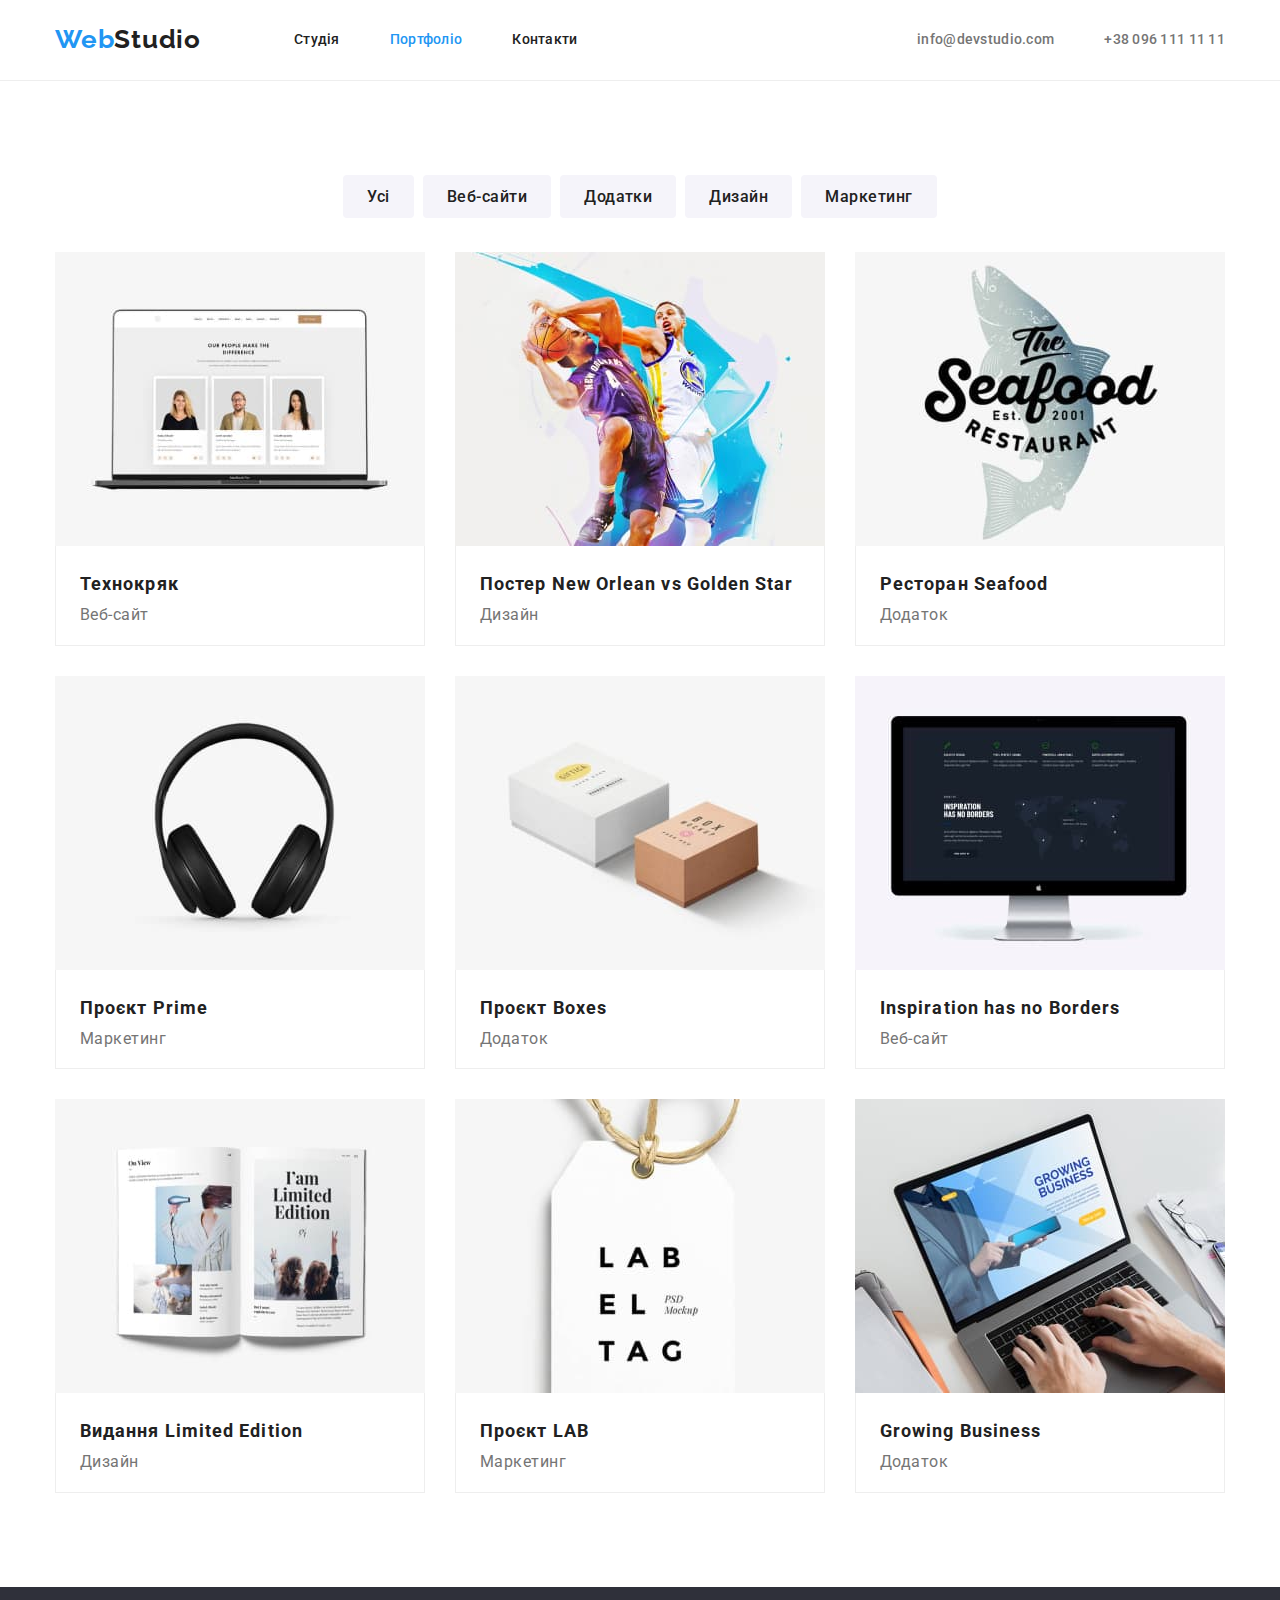
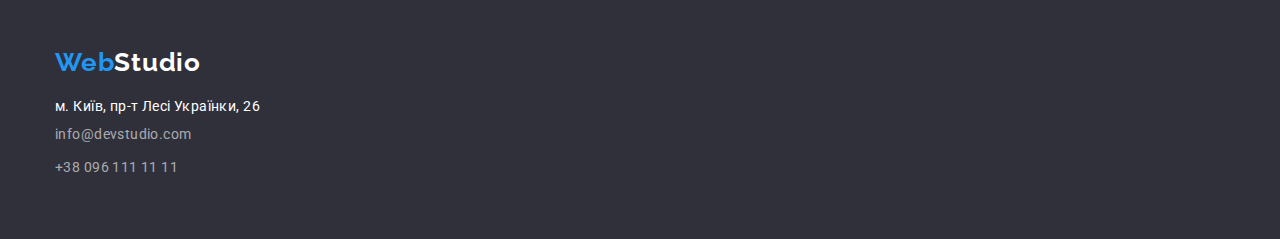
==== portfolio.html @ 4d0b6b2a "new" ====
<!DOCTYPE html>
<html lang="uk">
  <head>
    <meta charset="UTF-8" />
    <meta http-equiv="X-UA-Compatible" content="IE=edge" />
    <meta name="viewport" content="width=device-width, initial-scale=1.0" />
    <link rel="preconnect" href="https://fonts.googleapis.com" />
    <link rel="preconnect" href="https://fonts.gstatic.com" crossorigin />
    <link
      href="https://fonts.googleapis.com/css2?family=Raleway:wght@700&family=Roboto:wght@400;500;700;900&display=swap"
      rel="stylesheet"
    />
    <title>portfolio</title>
    <link
      rel="stylesheet"
      href="https://cdnjs.cloudflare.com/ajax/libs/modern-normalize/1.1.0/modern-normalize.min.css"
    />
    <link rel="stylesheet" href="./css/style.css" />
  </head>
  <body>
    <header class="header">
      <div class="container">
        <nav class="navigation">
          <a href="index.html" class="logo"
            >Web<span class="accent">Studio</span></a
          >
          <ul class="site-nav">
            <li><a href="./index.html" class="link">Студія</a></li>
            <li>
              <a href="./portfolio.html" class="link current">Портфоліо</a>
            </li>
            <li><a href="" class="link">Контакти</a></li>
          </ul>
        </nav>
        <ul class="auth-nav">
          <li>
            <a
              href="mailto:info@devstudio.com"
              target="_blank"
              rel="noopener nofollow noreferrer"
              class="link"
              >info@devstudio.com</a
            >
          </li>
          <li>
            <a href="tel:+380961111111" class="link">+38 096 111 11 11</a>
          </li>
        </ul>
      </div>
    </header>
    <main>
      <section class="section">
        <div class="container">
          <ul class="portfolio-button">
            <li><button type="button" class="button-link">Усі</button></li>
            <li>
              <button type="button" class="button-link">Веб-сайти</button>
            </li>
            <li><button type="button" class="button-link">Додатки</button></li>
            <li><button type="button" class="button-link">Дизайн</button></li>
            <li>
              <button type="button" class="button-link">Маркетинг</button>
            </li>
          </ul>
          <h1 hidden>portfolio</h1>

          <ul class="portfolio-list">
            <li>
              <img
                src="./images/portfolio-img/portfolio-1.jpg"
                alt="фото проекту1"
                width="370"
              />
              <div class="portfolio-text">
                <h2 class="portfolio-title">Технокряк</h2>
                <p class="portfolio-description">Веб-сайт</p>
              </div>
            </li>
            <li>
              <img
                src="./images/portfolio-img/portfolio-2.jpg"
                alt="фото проекту2"
                width="370"
              />
              <div class="portfolio-text">
                <h2 class="portfolio-title">
                  Постер New Orlean vs Golden Star
                </h2>
                <p class="portfolio-description">Дизайн</p>
              </div>
            </li>
            <li>
              <img
                src="./images/portfolio-img/portfolio-3.jpg"
                alt="фото проекту3"
                width="370"
              />
              <div class="portfolio-text">
                <h2 class="portfolio-title">Ресторан Seafood</h2>
                <p class="portfolio-description">Додаток</p>
              </div>
            </li>
            <li>
              <img
                src="./images/portfolio-img/portfolio-4.jpg"
                alt="фото проекту4"
                width="370"
              />
              <div class="portfolio-text">
                <h2 class="portfolio-title">Проєкт Prime</h2>
                <p class="portfolio-description">Маркетинг</p>
              </div>
            </li>
            <li>
              <img
                src="./images/portfolio-img/portfolio-5.jpg"
                alt="фото проекту5"
                width="370"
              />
              <div class="portfolio-text">
                <h2 class="portfolio-title">Проєкт Boxes</h2>
                <p class="portfolio-description">Додаток</p>
              </div>
            </li>
            <li>
              <img
                src="./images/portfolio-img/portfolio-6.jpg"
                alt="фото проекту6"
                width="370"
              />
              <div class="portfolio-text">
                <h2 class="portfolio-title">Inspiration has no Borders</h2>
                <p class="portfolio-description">Веб-сайт</p>
              </div>
            </li>
            <li>
              <img
                src="./images/portfolio-img/portfolio-7.jpg"
                alt="фото проекту7"
                width="370"
              />
              <div class="portfolio-text">
                <h2 class="portfolio-title">Видання Limited Edition</h2>
                <p class="portfolio-description">Дизайн</p>
              </div>
            </li>
            <li>
              <img
                src="./images/portfolio-img/portfolio-8.jpg"
                alt="фото проекту8"
                width="370"
              />
              <div class="portfolio-text">
                <h2 class="portfolio-title">Проєкт LAB</h2>
                <p class="portfolio-description">Маркетинг</p>
              </div>
            </li>
            <li>
              <img
                src="./images/portfolio-img/portfolio-9.jpg"
                alt="фото проекту9"
                width="370"
              />
              <div class="portfolio-text">
                <h2 class="portfolio-title">Growing Business</h2>
                <p class="portfolio-description">Додаток</p>
              </div>
            </li>
          </ul>
        </div>
      </section>
    </main>

    <!-- Contact section -->
    <footer class="footer">
      <div class="container">
        <a href="index.html" class="logo-bottom">
          Web<span class="accent-bottom">Studio</span></a
        >
        <address>
          <ul class="contacts">
            <li class="footer-indent">
              <a
                href="https://goo.gl/maps/xXwerkRyj4VmhhRbA"
                target="_blank"
                rel="noopener nofollow noreferrer"
                class="address"
                >м. Київ, пр-т Лесі Українки, 26</a
              >
            </li>
            <li class="footer-indent">
              <a
                href="mailto:info@devstudio.com"
                target="_blank"
                rel="noopener nofollow noreferrer"
                class="contact"
                >info@devstudio.com</a
              >
            </li>
            <li>
              <a href="tel:+380961111111" class="contact">+38 096 111 11 11</a>
            </li>
          </ul>
        </address>
      </div>
    </footer>
  </body>
</html>
---- css/style.css ----
/* основной текст #212121 */

/* второстипенный текст #757575 */
/* белый #FFFFFF */
/* голубой акцент #2196F3 */
/* background: #2F303A; */
/* цвет футера rgba(255, 255, 255, 0.6); */
/* background team color: #F5F4FA; */
/* border-color #EEEEEE; */


:root {
    --primary-text-color: #212121;
    --title-text-color:#757575;
    --accent-color:#2196F3;
    --primary-white-color:#FFFFFF;
    --footer-color:rgba(255, 255, 255, 0.6);
    --back-color:#2F303A;
    --back-second-color:#F5F4FA;
    --border-color:#EEEEEE;

 
}



h1, h2, h3, h4, h5, h6, ul, p {
    margin: 0;
}

ul {
    padding-left: 0;
}

body {
    font-family: 'Roboto', sans-serif;
    font-size: 14px;
    color: var(--primary-text-color);
    letter-spacing: 0.03em;
    background-color: var(--primary-white-color);
}

ul {
    list-style: none;
    margin: 0px;
    padding: 0px;
}

img {
    display: block;
    max-width: 100%;
}



/* logo */

.logo {
    color: var(--accent-color);
        font-family: "Raleway", sans-serif;
        font-weight: 700;
        font-size: 26px;
        line-height: 1.2;
        letter-spacing: 0.03em;
        text-decoration:none ;

        padding-top: 24px;
        padding-bottom: 25px;
        margin-right: 93px;
}

.logo:hover
.logo:focus {
    color: var(--accent-color);
}
 
 .accent {
        color: var(--primary-text-color);
        font-family: "Raleway", sans-serif;
        font-weight: 700;
        font-size: 26px;
        line-height: 1.2;
        letter-spacing: 0.03em;

 }
/* header */

.header {
    border-bottom: 1px solid var(--border-color);
}

.header .container {
    display: flex;
}

/* site nav */

.navigation {
    display: flex;
}

.site-nav {
    display: flex;
    gap: 50px;
    margin-left: auto;

}

.site-nav .link {
    color: var(--primary-text-color);

        font-weight: 500;
        font-size: 14px;
        line-height: 1.14;
        letter-spacing: 0.02em;
        text-decoration: none;
        gap: 50px;
        display: block;
        padding-top: 32px;
        padding-bottom: 32px;
}

.site-nav .link:hover,
.site-nav .link:focus {
    color: var(--accent-color);
}

.site-nav .link.current {
    color: var(--accent-color);

        font-weight: 500;
        font-size: 14px;
        line-height: 1.14;
}

.auth-nav {
    display: flex;
    gap: 50px;
    margin-left: auto;
    
}

.auth-nav .link {
    color: var(--title-text-color);

        font-weight: 500;
        font-size: 14px;
        line-height: 1.14;
        letter-spacing: 0.02em;
        text-decoration: none;
        display: block;
        padding-top: 32px;
        padding-bottom: 32px;
}

.auth-nav .link:hover,
.auth-nav .link:focus {
    color: var(--accent-color);
}

.auth-nav .link.current {
color: var(--accent-color);

}

.link {
    padding-top: 32px;
    padding-bottom: 32px;
}



/* main-section */

.main-section {
        /* background-color: var(--back-color); */
        /* background-image: url("../images/main/main-Img-1"); */
        background-image: url(../images/main/main-Img-1);
        padding-top: 200px;
        padding-bottom: 200px;
        text-align: center;
}


.main-title {
        color: var(--primary-white-color);

        font-weight: 900;
        font-size: 44px;
        line-height: 1.37;
        text-align: center;
        letter-spacing: 0.06em;
        text-transform: uppercase;

       
        width: 696px;
        margin-left: auto;
        margin-right: auto;
     
}
/* button */
.button {
        color: var(--primary-white-color);
        background-color:var(--accent-color);
        font-family: inherit;
        font-weight: 700;
        font-size: 16px;
        line-height: 1.2;  
        letter-spacing: 0.06em;
        text-decoration: none; 
        cursor: pointer; 
        
        width: 216px;
        height: 50px;
        margin-top: 30px;
        border: 0px;
        border-radius: 4px;
       
}

 .main-section .button:hover,
 .main-section .button:focus {
        color: var(--primary-white-color);
 }

/* meaning section */

.container {
    width: 1200px;
    margin-left: auto;
    margin-right: auto;
    padding: 0 15px;

}

.section {
    padding-top: 94px;
    padding-bottom: 94px;
}

.feature-list {
    display: flex;
    gap: 30px;
}

.feature-box {
    width: 270px;
}

.feature-list .title {
        color: var(--primary-text-color);
        font-weight: 700;
        font-size: 14px;
        line-height: 1.2;
        letter-spacing: 0.03em;
        margin-bottom: 10px;
        margin-top: 0px;

}

.feature-list .section-description {
        color: var(--title-text-color);
        font-size: 14px;
        line-height: 1.7;
        letter-spacing: 0.03em;
        margin-top: 0px;


}

/* Activity section */

.indent {
    padding-top: 0;
}

.section-title {
        color: var(--primary-text-color);
        font-weight: 700;
        font-size: 36px;
        line-height: 1.2;
        letter-spacing: 0.03em;
        text-align: center;

        margin-bottom: 50px;
        margin-top: 0px;
    
}

.activity-box {
        width: 370px;
}

.activity-list {
        display: flex;
        gap: 30px; 
}

/* Our team */

.section.color {
    background-color: var(--back-second-color);
}

.section-team {
        color: var(--primary-text-color);
        background-color: var(--back-second-color);
        font-weight: 700;
        font-size: 36px;
        line-height: 1.2;
        letter-spacing: 0.03em;
        text-align: center;
        margin-bottom: 50px;


}

.team-list {
        display: flex;
        gap: 30px;
        flex-wrap: wrap;
        align-items: center;
}

.team {
        background-color: var(--primary-white-color);
        width: 270px;
        display: block;
        max-width: 100%;
        height: auto;

        box-shadow: 0px 1px 3px rgba(0, 0, 0, 0.12), 0px 1px 1px rgba(0, 0, 0, 0.14), 0px 2px 1px rgba(0, 0, 0, 0.2);
        border-radius: 0px 0px 4px 4px;
    
}

.team-list .team-title {
        color: var(--primary-text-color);
        font-weight: 500;
        font-size: 16px;
        line-height: 1.2;
        letter-spacing: 0.03em;

        margin-bottom: 10px;
        text-align: center;
}

.team-list .team-description {
        color: var(--title-text-color);
        font-size: 16px;
        line-height: 1.2;
        letter-spacing: 0.03em;

        text-align: center;

}

.team-text {
    padding-top: 30px;
    padding-bottom: 30px;
}

 /* contact section */

 .footer {
        background-color: var(--back-color);
        padding-top: 60px;
        padding-bottom: 60px;
 }

 .footer-indent {
    margin-bottom: 9px;
 }

 .logo-bottom {
        color: var(--accent-color);
        font-family: "Raleway", sans-serif;
        font-weight: 700;
        font-size: 26px;
        line-height: 1.2;
        letter-spacing: 0.03em;
        text-decoration: none;

        margin-bottom: 20px;
        display: inline-block;
 }

 .accent-bottom {
        color: var(--primary-white-color);
        font-family: "Raleway", sans-serif;
        font-weight: 700;
        font-size: 26px;
        line-height: 1.2;
        letter-spacing: 0.03em;
        text-decoration: none;
        
 }

.contacts {
   margin-top: 0px;
   margin-bottom: 0px;
   
}

.contacts .address {
    color: var(--primary-white-color);
    font-style: normal;
    font-size: 14px;
    line-height: 1.7px;
    letter-spacing: 0.03em;
    text-decoration: none;
    margin-bottom: 9px;

}

.contacts .address:hover,
.contacts .address:focus {
    color: var(--accent-color);
}

.contacts .contact {
    color: var(--footer-color);
    font-style: normal;
    font-size: 14px;
    line-height: 1.7;
    letter-spacing: 0.03em;
    text-decoration: none;
}

.contacts .contact:hover,
.contacts .contact:focus {
    color: var(--accent-color);
}

/* Portfolio */

.portfolio-button {
    display: flex;
    justify-content: center;
    gap: 9px;
    margin-bottom: 34px;
    
}

.portfolio-button .button-link  {
    font-family: 'Roboto', sans-serif;
    color: var(--primary-text-color);
    font-weight: 500;
    font-size: 16px;
    line-height: 1.7;
    letter-spacing: 0.03em;
    display: auto;
    background-color: var(--back-second-color);
    border-radius: 4px;
    border-color: transparent;
    padding: 6px 22px;
}

.portfolio-button .button-link:hover,
.portfolio-button .button-link:focus {
    color: var(--primary-white-color);
    background-color: var(--accent-color);
} 

.portfolio-list {
    display: flex;
    flex-wrap: wrap;
    gap: 30px;
}

.portfolio-text {
    padding: 20px 24px;
    border-left: 1px solid var(--border-color);
    border-right: 1px solid var(--border-color);
    border-bottom: 1px solid var(--border-color);
}

.portfolio-list .portfolio-title {
    color: var(--primary-text-color) ;
    font-weight: 700;
    font-size: 18px;
    line-height: 2.0;
    letter-spacing: 0.06em;

    margin-bottom: 4px;
}

.portfolio-list .portfolio-description {
    color: var(--title-text-color);
    font-size: 16px;
    letter-spacing: 0.03em;
}
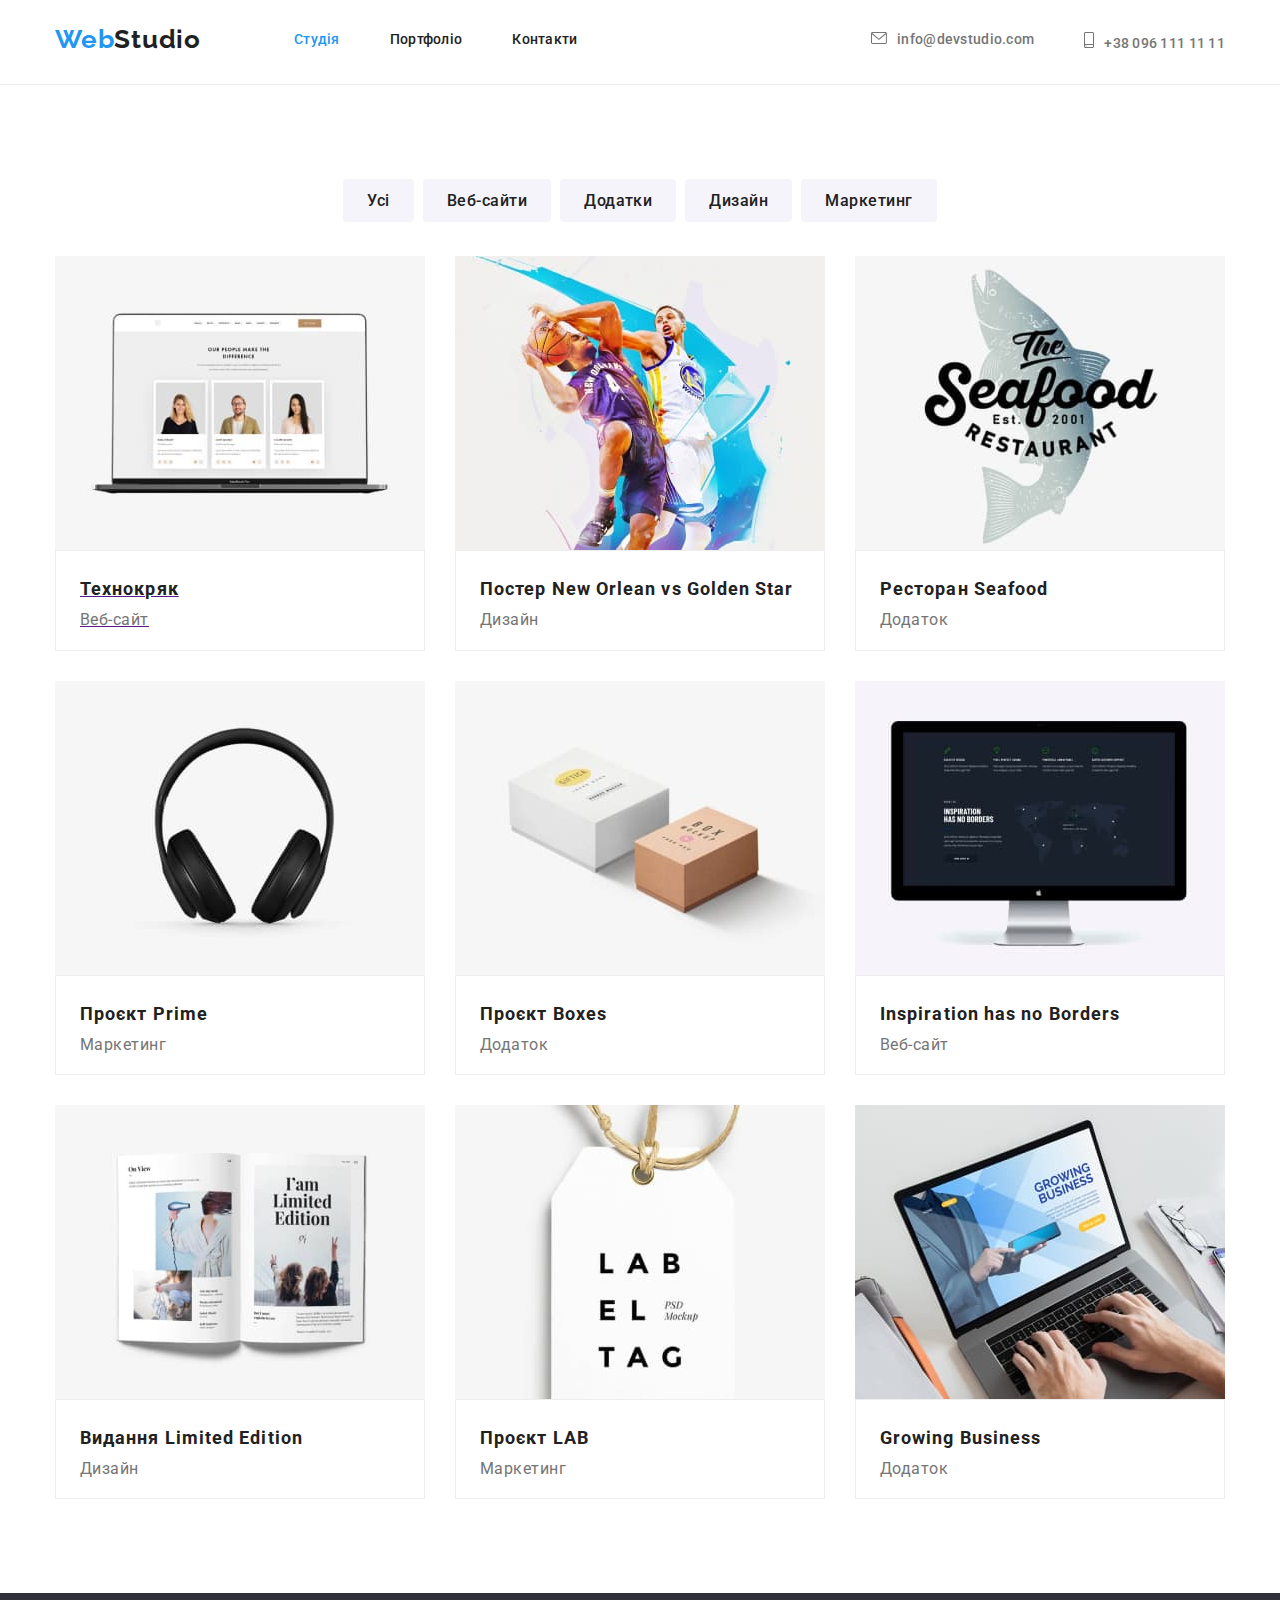
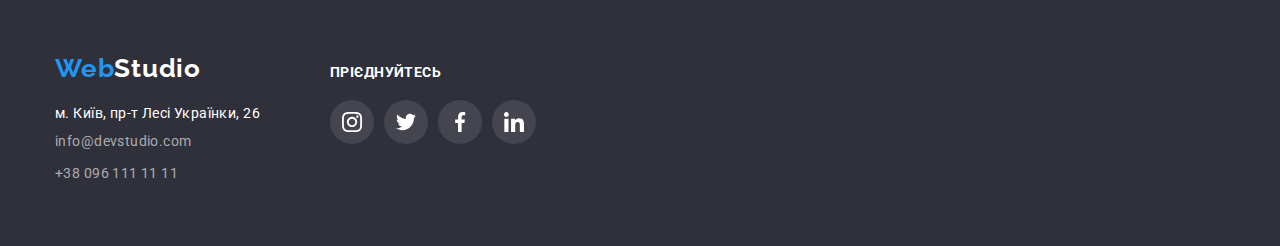
==== commit 0b42db66: "added" ====
--- a/portfolio.html
+++ b/portfolio.html
@@ -25,25 +25,30 @@
             >Web<span class="accent">Studio</span></a
           >
           <ul class="site-nav">
-            <li><a href="./index.html" class="link">Студія</a></li>
-            <li>
-              <a href="./portfolio.html" class="link current">Портфоліо</a>
-            </li>
+            <li><a href="" class="link current">Студія</a></li>
+            <li><a href="./portfolio.html" class="link">Портфоліо</a></li>
             <li><a href="" class="link">Контакти</a></li>
           </ul>
         </nav>
         <ul class="auth-nav">
-          <li>
+          <li class="mail">
             <a
               href="mailto:info@devstudio.com"
               target="_blank"
               rel="noopener nofollow noreferrer"
               class="link"
-              >info@devstudio.com</a
             >
+              <svg class="icon-mail" width="16" height="12">
+                <use href="./images/icons.svg#icon-envelope"></use></svg
+              >info@devstudio.com
+            </a>
           </li>
-          <li>
-            <a href="tel:+380961111111" class="link">+38 096 111 11 11</a>
+          <li class="tel">
+            <a href="tel:+380961111111" class="link"
+              ><svg class="icon-tel" width="10" height="16">
+                <use href="./images/icons.svg#icon-smartphone"></use></svg
+              >+38 096 111 11 11
+            </a>
           </li>
         </ul>
       </div>
@@ -65,18 +70,20 @@
           <h1 hidden>portfolio</h1>
 
           <ul class="portfolio-list">
-            <li>
+            <li class="block">
               <img
                 src="./images/portfolio-img/portfolio-1.jpg"
                 alt="фото проекту1"
                 width="370"
               />
-              <div class="portfolio-text">
-                <h2 class="portfolio-title">Технокряк</h2>
-                <p class="portfolio-description">Веб-сайт</p>
-              </div>
-            </li>
-            <li>
+              <a href="">
+                <div class="portfolio-text">
+                  <h2 class="portfolio-title">Технокряк</h2>
+                  <p class="portfolio-description">Веб-сайт</p>
+                </div>
+              </a>
+            </li>
+            <li class="block">
               <img
                 src="./images/portfolio-img/portfolio-2.jpg"
                 alt="фото проекту2"
@@ -89,7 +96,7 @@
                 <p class="portfolio-description">Дизайн</p>
               </div>
             </li>
-            <li>
+            <li class="block">
               <img
                 src="./images/portfolio-img/portfolio-3.jpg"
                 alt="фото проекту3"
@@ -100,7 +107,7 @@
                 <p class="portfolio-description">Додаток</p>
               </div>
             </li>
-            <li>
+            <li class="block">
               <img
                 src="./images/portfolio-img/portfolio-4.jpg"
                 alt="фото проекту4"
@@ -111,7 +118,7 @@
                 <p class="portfolio-description">Маркетинг</p>
               </div>
             </li>
-            <li>
+            <li class="block">
               <img
                 src="./images/portfolio-img/portfolio-5.jpg"
                 alt="фото проекту5"
@@ -122,7 +129,7 @@
                 <p class="portfolio-description">Додаток</p>
               </div>
             </li>
-            <li>
+            <li class="block">
               <img
                 src="./images/portfolio-img/portfolio-6.jpg"
                 alt="фото проекту6"
@@ -133,7 +140,7 @@
                 <p class="portfolio-description">Веб-сайт</p>
               </div>
             </li>
-            <li>
+            <li class="block">
               <img
                 src="./images/portfolio-img/portfolio-7.jpg"
                 alt="фото проекту7"
@@ -144,7 +151,7 @@
                 <p class="portfolio-description">Дизайн</p>
               </div>
             </li>
-            <li>
+            <li class="block">
               <img
                 src="./images/portfolio-img/portfolio-8.jpg"
                 alt="фото проекту8"
@@ -155,7 +162,7 @@
                 <p class="portfolio-description">Маркетинг</p>
               </div>
             </li>
-            <li>
+            <li class="block">
               <img
                 src="./images/portfolio-img/portfolio-9.jpg"
                 alt="фото проекту9"
@@ -173,35 +180,68 @@
 
     <!-- Contact section -->
     <footer class="footer">
-      <div class="container">
-        <a href="index.html" class="logo-bottom">
-          Web<span class="accent-bottom">Studio</span></a
-        >
-        <address>
-          <ul class="contacts">
-            <li class="footer-indent">
-              <a
-                href="https://goo.gl/maps/xXwerkRyj4VmhhRbA"
-                target="_blank"
-                rel="noopener nofollow noreferrer"
-                class="address"
-                >м. Київ, пр-т Лесі Українки, 26</a
-              >
-            </li>
-            <li class="footer-indent">
-              <a
-                href="mailto:info@devstudio.com"
-                target="_blank"
-                rel="noopener nofollow noreferrer"
-                class="contact"
-                >info@devstudio.com</a
-              >
-            </li>
-            <li>
-              <a href="tel:+380961111111" class="contact">+38 096 111 11 11</a>
-            </li>
-          </ul>
-        </address>
+      <div class="container svg">
+        <div>
+          <a href="index.html" class="logo-bottom">
+            Web<span class="accent-bottom">Studio</span></a
+          >
+          <address>
+            <ul class="contacts">
+              <li class="footer-indent">
+                <a
+                  href="https://goo.gl/maps/xXwerkRyj4VmhhRbA"
+                  target="_blank"
+                  rel="noopener nofollow noreferrer"
+                  class="address"
+                  >м. Київ, пр-т Лесі Українки, 26</a
+                >
+              </li>
+              <li class="footer-indent">
+                <a
+                  href="mailto:info@devstudio.com"
+                  target="_blank"
+                  rel="noopener nofollow noreferrer"
+                  class="contact"
+                  >info@devstudio.com</a
+                >
+              </li>
+              <li>
+                <a href="tel:+380961111111" class="contact"
+                  >+38 096 111 11 11</a
+                >
+              </li>
+            </ul>
+          </address>
+        </div>
+        <div class="footer-client">
+          <strong class="footer-social">ПРІЄДНУЙТЕСЬ</strong>
+          <ul class="footer-list">
+            <li>
+              <a href="" class="footer-link"
+                ><svg class="footer-icon color" width="20" height="20">
+                  <use href="./images/icons.svg#icon-instagram"></use></svg
+              ></a>
+            </li>
+            <li>
+              <a href="" class="footer-link"
+                ><svg class="footer-icon color" width="20" height="20">
+                  <use href="./images/icons.svg#icon-twitter"></use></svg
+              ></a>
+            </li>
+            <li>
+              <a href="" class="footer-link"
+                ><svg class="footer-icon color" width="20" height="20">
+                  <use href="./images/icons.svg#icon-facebook"></use></svg
+              ></a>
+            </li>
+            <li>
+              <a href="" class="footer-link"
+                ><svg class="footer-icon color" width="20" height="20">
+                  <use href="./images/icons.svg#icon-linkedin"></use></svg
+              ></a>
+            </li>
+          </ul>
+        </div>
       </div>
     </footer>
   </body>
--- a/css/style.css
+++ b/css/style.css
@@ -7,6 +7,9 @@
 /* цвет футера rgba(255, 255, 255, 0.6); */
 /* background team color: #F5F4FA; */
 /* border-color #EEEEEE; */
+
+
+
 
 
 :root {
@@ -18,6 +21,10 @@
     --back-color:#2F303A;
     --back-second-color:#F5F4FA;
     --border-color:#EEEEEE;
+    --back-meaning-color:#F5F4FA;
+    --portfolio-border:#AFB1B8;
+
+
 
  
 }
@@ -133,6 +140,9 @@
         line-height: 1.14;
 }
 
+
+
+
 .auth-nav {
     display: flex;
     gap: 50px;
@@ -158,24 +168,27 @@
     color: var(--accent-color);
 }
 
+
+
 .auth-nav .link.current {
 color: var(--accent-color);
 
 }
-
-.link {
-    padding-top: 32px;
-    padding-bottom: 32px;
-}
-
+.icon-mail,
+.icon-tel {
+    margin-right: 10px;
+    fill: var(--title-text-color);
+   
+}
 
 
 /* main-section */
 
 .main-section {
-        /* background-color: var(--back-color); */
-        /* background-image: url("../images/main/main-Img-1"); */
-        background-image: url(../images/main/main-Img-1);
+        background-color: var(--back-color);
+        /* background-repeat: no repeat; */
+        background-size: cover;
+        background-image: linear-gradient(rgba(47, 48, 58, 0.4),rgba(47, 48, 58, 0.4)),  url(../images/background/main-Img-1.jpg);
         padding-top: 200px;
         padding-bottom: 200px;
         text-align: center;
@@ -247,6 +260,20 @@
     width: 270px;
 }
 
+.box {
+        height: 120px;
+        width: 270px;
+        display: flex;
+        justify-content: center;
+        align-items: center;
+        margin-bottom: 30px;
+        margin-right: 30px;
+        background-color: var(--back-meaning-color);
+        border-radius: 4px;
+        
+}
+
+
 .feature-list .title {
         color: var(--primary-text-color);
         font-weight: 700;
@@ -334,6 +361,47 @@
     
 }
 
+
+.list-social {
+        display: flex;
+        justify-content: center;
+        align-items: center;
+        gap: 10px;
+        padding: 0 32px 30px 32px;
+        
+}
+
+
+.box-social {
+        display: flex;
+        justify-content: center;
+        align-items: center;
+        border-radius: 50%;
+        padding: 12px 12px;
+        width: 44px;
+        height: 44px;
+        fill: var(--portfolio-border);
+         
+       
+}
+
+.box-social:hover,
+.box-social:focus {
+    background-color: var(--accent-color);
+}
+
+
+.icon-social {
+    fill: var(--portfolio-border);
+}
+
+.icon-social:hover,
+.icon-social:focus {
+    fill: var(--primary-white-color);
+
+}
+
+
 .team-list .team-title {
         color: var(--primary-text-color);
         font-weight: 500;
@@ -356,9 +424,49 @@
 }
 
 .team-text {
-    padding-top: 30px;
-    padding-bottom: 30px;
-}
+        padding-top: 30px;
+        padding-bottom: 30px;
+}
+
+/* regular customers */
+
+
+.regular-clients {
+        margin-bottom: 50px;
+        font-weight: 700;
+        font-size: 36px;
+        line-height: 1.17;
+        text-align: center;
+        letter-spacing: 0.03em;
+}
+
+.customers-list {
+    display: flex;
+    gap: 30px;
+}
+
+.box-customers {
+    display: flex;
+    justify-content: center;
+    align-items: center;
+    /* width: 100%;
+    height: 100%; */
+    border: 1px solid var(--border-color);
+    border-radius: 4px;
+}
+.box-customers:hover,
+.box-costomers:focus {
+    border-color: var(--accent-color);
+}
+
+.icon-costomers {
+    fill: var(--portfolio-border);
+}
+.icon-costomers:hover,
+.icon-costomers:focus {
+    fill: var(--accent-color);
+}
+
 
  /* contact section */
 
@@ -369,7 +477,7 @@
  }
 
  .footer-indent {
-    margin-bottom: 9px;
+        margin-bottom: 9px;
  }
 
  .logo-bottom {
@@ -397,19 +505,19 @@
  }
 
 .contacts {
-   margin-top: 0px;
-   margin-bottom: 0px;
+        margin-top: 0px;
+        margin-bottom: 0px;
    
 }
 
 .contacts .address {
-    color: var(--primary-white-color);
-    font-style: normal;
-    font-size: 14px;
-    line-height: 1.7px;
-    letter-spacing: 0.03em;
-    text-decoration: none;
-    margin-bottom: 9px;
+        color: var(--primary-white-color);
+        font-style: normal;
+        font-size: 14px;
+        line-height: 1.7px;
+        letter-spacing: 0.03em;
+        text-decoration: none;
+        margin-bottom: 9px;
 
 }
 
@@ -419,18 +527,69 @@
 }
 
 .contacts .contact {
-    color: var(--footer-color);
-    font-style: normal;
-    font-size: 14px;
-    line-height: 1.7;
-    letter-spacing: 0.03em;
-    text-decoration: none;
+        color: var(--footer-color);
+        font-style: normal;
+        font-size: 14px;
+        line-height: 1.7;
+        letter-spacing: 0.03em;
+        text-decoration: none;
 }
 
 .contacts .contact:hover,
 .contacts .contact:focus {
-    color: var(--accent-color);
-}
+        color: var(--accent-color);
+}
+
+.footer-social {
+        color: var(--primary-white-color);
+}
+
+.svg {
+        display: flex;
+        align-items: baseline;
+}
+
+.footer-list {
+        display: flex;
+        margin-top: 20px;
+}
+
+
+.footer-link {
+        display: flex;
+        border-radius: 50%;
+        justify-content: center;
+        align-items: center;
+        background-color: rgba(255, 255, 255, 0.1);
+        padding: 0;
+        width: 44px;
+        height: 44px;
+        margin-right: 10px;
+} 
+
+.footer-link:hover 
+.footer-link:focus {  
+    background-color: var(--accent-color);
+}
+
+.footer-client {
+    margin-left: 70px;
+}
+
+.footer-icon {
+            display: flex;
+            width: 20px;
+            height: 20px;
+}
+
+.color {
+    fill: var(--primary-white-color);
+}
+
+/* .color:hover,
+.color:focus {
+    fill: var(--accent-color);
+} */
 
 /* Portfolio */
 
@@ -468,12 +627,31 @@
     gap: 30px;
 }
 
+.block {
+    box-sizing: border-box;
+    border-color: var(--border-color);
+
+}
+
+.block:hover,
+.block:focus {
+    
+        box-shadow: 0px 1px 3px rgba(0, 0, 0, 0.12), 0px 1px 1px rgba(0, 0, 0, 0.14), 0px 2px 1px rgba(0, 0, 0, 0.2);
+        border-radius: 0px 0px 4px 4px;
+}
+
+
+
+
 .portfolio-text {
     padding: 20px 24px;
-    border-left: 1px solid var(--border-color);
+    border: 1px solid var(--border-color);
+    /* border-left: 1px solid var(--border-color);
     border-right: 1px solid var(--border-color);
-    border-bottom: 1px solid var(--border-color);
-}
+    border-bottom: 1px solid var(--border-color);    */
+}
+
+
 
 .portfolio-list .portfolio-title {
     color: var(--primary-text-color) ;
@@ -491,3 +669,12 @@
     letter-spacing: 0.03em;
 }
 
+
+/* test */
+
+.action {
+    display: flex;
+    margin: 0;
+    padding: 0;
+    border: 1px solid black;
+}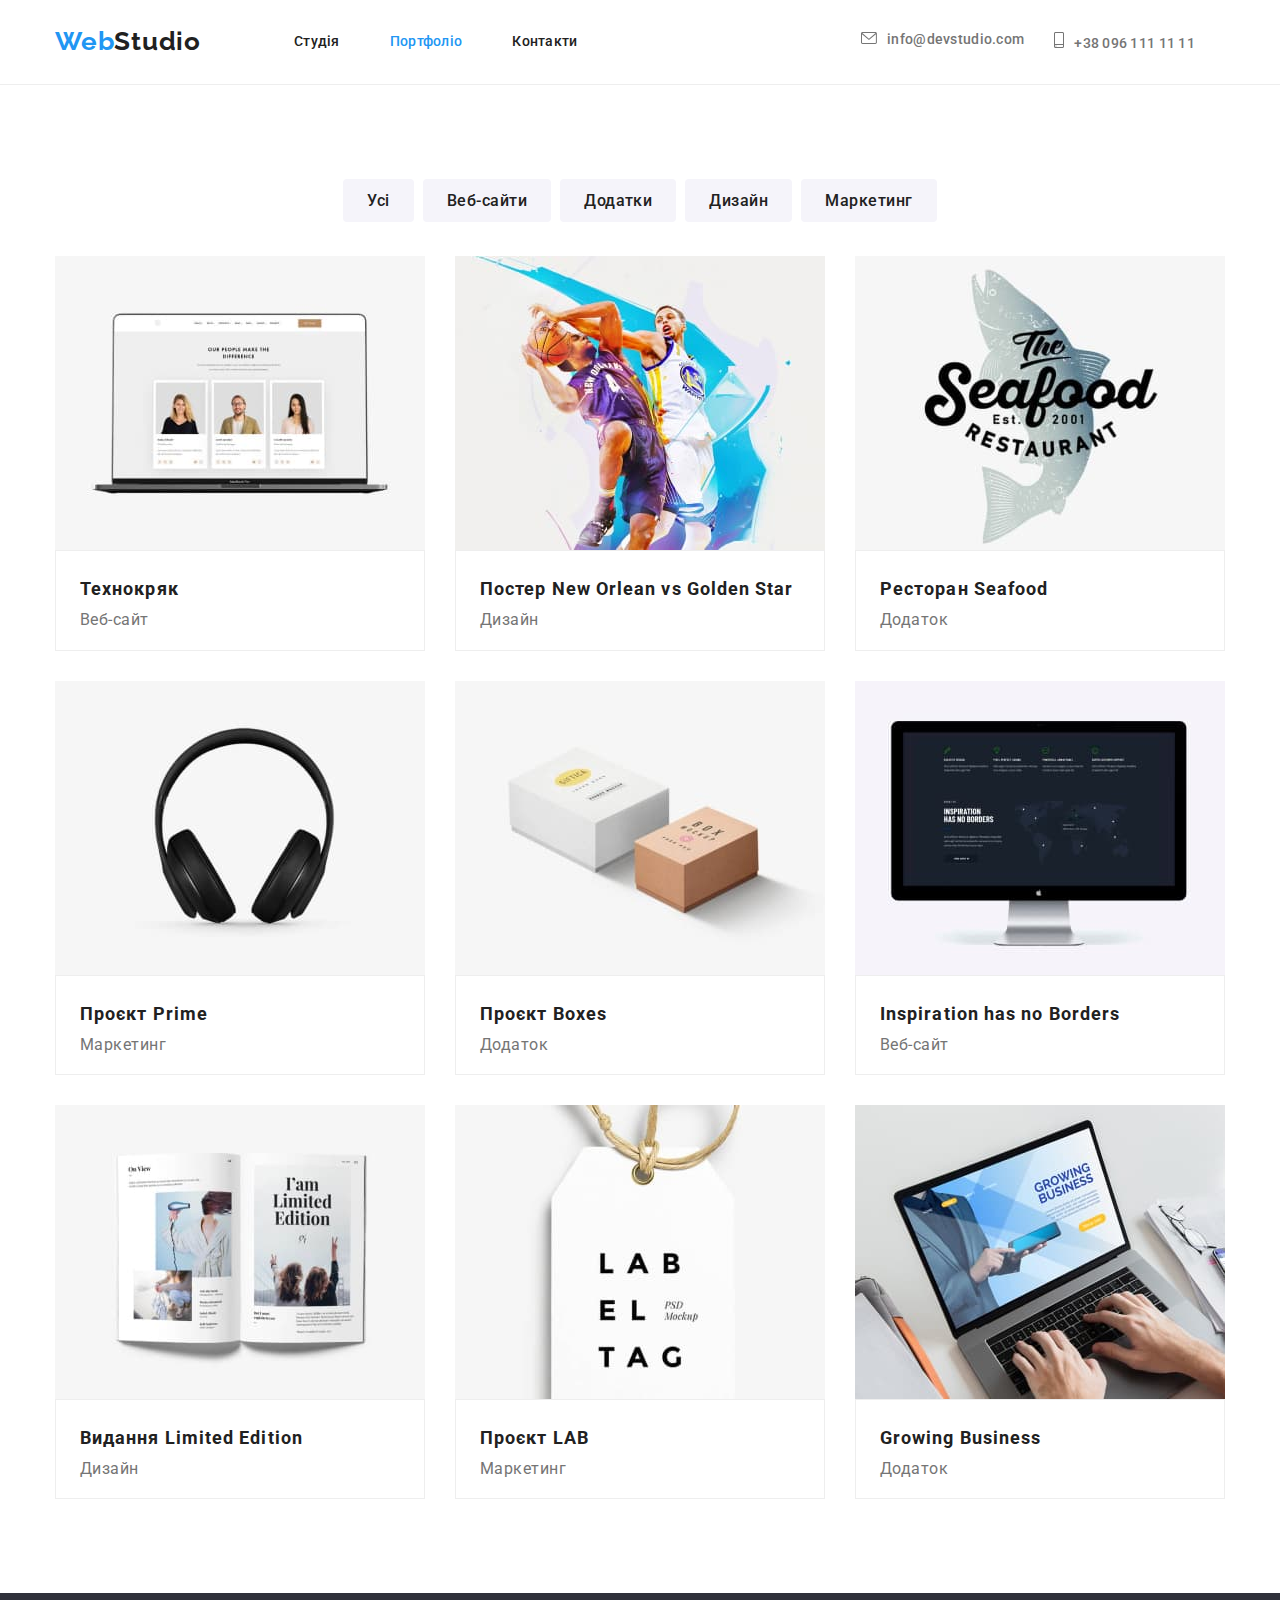
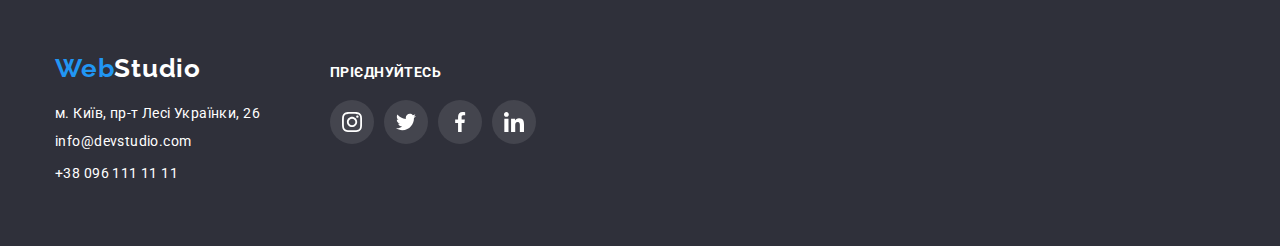
==== commit 8d964ae6: "corrected" ====
--- a/portfolio.html
+++ b/portfolio.html
@@ -25,30 +25,35 @@
             >Web<span class="accent">Studio</span></a
           >
           <ul class="site-nav">
-            <li><a href="" class="link current">Студія</a></li>
-            <li><a href="./portfolio.html" class="link">Портфоліо</a></li>
+            <li><a href="./index.html" class="link">Студія</a></li>
+            <li>
+              <a href="./portfolio.html" class="link current">Портфоліо</a>
+            </li>
             <li><a href="" class="link">Контакти</a></li>
           </ul>
         </nav>
         <ul class="auth-nav">
-          <li class="mail">
-            <a
-              href="mailto:info@devstudio.com"
-              target="_blank"
-              rel="noopener nofollow noreferrer"
-              class="link"
-            >
-              <svg class="icon-mail" width="16" height="12">
-                <use href="./images/icons.svg#icon-envelope"></use></svg
-              >info@devstudio.com
-            </a>
+          <li>
+            <div class="nav-icon">
+              <a
+                href="mailto:info@devstudio.com"
+                target="_blank"
+                rel="noopener nofollow noreferrer"
+                class="link"
+                ><svg class="connect-icon" width="16" height="12">
+                  <use href="./images/icons.svg#icon-envelope"></use></svg
+                >info@devstudio.com</a
+              >
+            </div>
           </li>
-          <li class="tel">
-            <a href="tel:+380961111111" class="link"
-              ><svg class="icon-tel" width="10" height="16">
-                <use href="./images/icons.svg#icon-smartphone"></use></svg
-              >+38 096 111 11 11
-            </a>
+          <li>
+            <div class="nav-icon">
+              <a href="tel:+380961111111" class="link"
+                ><svg class="connect-icon" width="10" height="16">
+                  <use href="./images/icons.svg#icon-smartphone"></use></svg
+                >+38 096 111 11 11</a
+              >
+            </div>
           </li>
         </ul>
       </div>
@@ -71,12 +76,12 @@
 
           <ul class="portfolio-list">
             <li class="block">
-              <img
-                src="./images/portfolio-img/portfolio-1.jpg"
-                alt="фото проекту1"
-                width="370"
-              />
-              <a href="">
+              <a href="" class="block-item">
+                <img
+                  src="./images/portfolio-img/portfolio-1.jpg"
+                  alt="фото проекту1"
+                  width="370"
+                />
                 <div class="portfolio-text">
                   <h2 class="portfolio-title">Технокряк</h2>
                   <p class="portfolio-description">Веб-сайт</p>
@@ -84,94 +89,110 @@
               </a>
             </li>
             <li class="block">
-              <img
-                src="./images/portfolio-img/portfolio-2.jpg"
-                alt="фото проекту2"
-                width="370"
-              />
-              <div class="portfolio-text">
-                <h2 class="portfolio-title">
-                  Постер New Orlean vs Golden Star
-                </h2>
-                <p class="portfolio-description">Дизайн</p>
-              </div>
-            </li>
-            <li class="block">
-              <img
-                src="./images/portfolio-img/portfolio-3.jpg"
-                alt="фото проекту3"
-                width="370"
-              />
-              <div class="portfolio-text">
-                <h2 class="portfolio-title">Ресторан Seafood</h2>
-                <p class="portfolio-description">Додаток</p>
-              </div>
-            </li>
-            <li class="block">
-              <img
-                src="./images/portfolio-img/portfolio-4.jpg"
-                alt="фото проекту4"
-                width="370"
-              />
-              <div class="portfolio-text">
-                <h2 class="portfolio-title">Проєкт Prime</h2>
-                <p class="portfolio-description">Маркетинг</p>
-              </div>
-            </li>
-            <li class="block">
-              <img
-                src="./images/portfolio-img/portfolio-5.jpg"
-                alt="фото проекту5"
-                width="370"
-              />
-              <div class="portfolio-text">
-                <h2 class="portfolio-title">Проєкт Boxes</h2>
-                <p class="portfolio-description">Додаток</p>
-              </div>
-            </li>
-            <li class="block">
-              <img
-                src="./images/portfolio-img/portfolio-6.jpg"
-                alt="фото проекту6"
-                width="370"
-              />
-              <div class="portfolio-text">
-                <h2 class="portfolio-title">Inspiration has no Borders</h2>
-                <p class="portfolio-description">Веб-сайт</p>
-              </div>
-            </li>
-            <li class="block">
-              <img
-                src="./images/portfolio-img/portfolio-7.jpg"
-                alt="фото проекту7"
-                width="370"
-              />
-              <div class="portfolio-text">
-                <h2 class="portfolio-title">Видання Limited Edition</h2>
-                <p class="portfolio-description">Дизайн</p>
-              </div>
-            </li>
-            <li class="block">
-              <img
-                src="./images/portfolio-img/portfolio-8.jpg"
-                alt="фото проекту8"
-                width="370"
-              />
-              <div class="portfolio-text">
-                <h2 class="portfolio-title">Проєкт LAB</h2>
-                <p class="portfolio-description">Маркетинг</p>
-              </div>
-            </li>
-            <li class="block">
-              <img
-                src="./images/portfolio-img/portfolio-9.jpg"
-                alt="фото проекту9"
-                width="370"
-              />
-              <div class="portfolio-text">
-                <h2 class="portfolio-title">Growing Business</h2>
-                <p class="portfolio-description">Додаток</p>
-              </div>
+              <a href="" class="block-item">
+                <img
+                  src="./images/portfolio-img/portfolio-2.jpg"
+                  alt="фото проекту2"
+                  width="370"
+                />
+                <div class="portfolio-text">
+                  <h2 class="portfolio-title">
+                    Постер New Orlean vs Golden Star
+                  </h2>
+                  <p class="portfolio-description">Дизайн</p>
+                </div>
+              </a>
+            </li>
+            <li class="block">
+              <a href="" class="block-item">
+                <img
+                  src="./images/portfolio-img/portfolio-3.jpg"
+                  alt="фото проекту3"
+                  width="370"
+                />
+                <div class="portfolio-text">
+                  <h2 class="portfolio-title">Ресторан Seafood</h2>
+                  <p class="portfolio-description">Додаток</p>
+                </div>
+              </a>
+            </li>
+            <li class="block">
+              <a href="" class="block-item">
+                <img
+                  src="./images/portfolio-img/portfolio-4.jpg"
+                  alt="фото проекту4"
+                  width="370"
+                />
+                <div class="portfolio-text">
+                  <h2 class="portfolio-title">Проєкт Prime</h2>
+                  <p class="portfolio-description">Маркетинг</p>
+                </div>
+              </a>
+            </li>
+            <li class="block">
+              <a href="" class="block-item">
+                <img
+                  src="./images/portfolio-img/portfolio-5.jpg"
+                  alt="фото проекту5"
+                  width="370"
+                />
+                <div class="portfolio-text">
+                  <h2 class="portfolio-title">Проєкт Boxes</h2>
+                  <p class="portfolio-description">Додаток</p>
+                </div>
+              </a>
+            </li>
+            <li>
+              <a href="" class="block-item">
+                <img
+                  src="./images/portfolio-img/portfolio-6.jpg"
+                  alt="фото проекту6"
+                  width="370"
+                />
+                <div class="portfolio-text">
+                  <h2 class="portfolio-title">Inspiration has no Borders</h2>
+                  <p class="portfolio-description">Веб-сайт</p>
+                </div>
+              </a>
+            </li>
+            <li class="block">
+              <a href="" class="block-item">
+                <img
+                  src="./images/portfolio-img/portfolio-7.jpg"
+                  alt="фото проекту7"
+                  width="370"
+                />
+                <div class="portfolio-text">
+                  <h2 class="portfolio-title">Видання Limited Edition</h2>
+                  <p class="portfolio-description">Дизайн</p>
+                </div>
+              </a>
+            </li>
+            <li class="block">
+              <a href="" class="block-item">
+                <img
+                  src="./images/portfolio-img/portfolio-8.jpg"
+                  alt="фото проекту8"
+                  width="370"
+                />
+                <div class="portfolio-text">
+                  <h2 class="portfolio-title">Проєкт LAB</h2>
+                  <p class="portfolio-description">Маркетинг</p>
+                </div>
+              </a>
+            </li>
+            <li class="block">
+              <a href="" class="block-item">
+                <img
+                  src="./images/portfolio-img/portfolio-9.jpg"
+                  alt="фото проекту9"
+                  width="370"
+                />
+                <div class="portfolio-text">
+                  <h2 class="portfolio-title">Growing Business</h2>
+                  <p class="portfolio-description">Додаток</p>
+                </div>
+              </a>
             </li>
           </ul>
         </div>
--- a/css/style.css
+++ b/css/style.css
@@ -57,7 +57,10 @@
     display: block;
     max-width: 100%;
 }
-
+ 
+a {
+    text-decoration: none;
+}
 
 
 /* logo */
@@ -98,6 +101,14 @@
 
 .header .container {
     display: flex;
+    align-items: center;
+}
+
+.container {
+    width: 1200px;
+    margin: 0 auto;
+    padding: 0 15px;
+
 }
 
 /* site nav */
@@ -145,7 +156,7 @@
 
 .auth-nav {
     display: flex;
-    gap: 50px;
+    /* gap: 30px; */
     margin-left: auto;
     
 }
@@ -174,13 +185,46 @@
 color: var(--accent-color);
 
 }
+
+/* 
 .icon-mail,
 .icon-tel {
     margin-right: 10px;
     fill: var(--title-text-color);
    
-}
-
+} */
+
+.nav-icon {
+    display: flex;
+    margin-left: auto;
+    margin-right: 30px;
+    fill: correntcolor;
+    fill: var(--title-text-color);
+}
+
+.nav-icon:hover,
+.nav-icon:focus {
+fill: var(--accent-color);
+}
+
+
+
+.connect-icon {
+    margin-right: 10px;
+}
+
+.connect-icon:hover,
+.connect-icon:focus {
+    fill: currentColor;
+}
+
+/* .icon-mail:hover,
+.icon-mail:focus {
+    fill: #2196F3;
+}
+
+
+.icon-tel */
 
 /* main-section */
 
@@ -192,6 +236,10 @@
         padding-top: 200px;
         padding-bottom: 200px;
         text-align: center;
+        max-width: 1600px;
+        height: 600px;
+        margin-left: auto;
+        margin-right: auto;
 }
 
 
@@ -238,13 +286,7 @@
 
 /* meaning section */
 
-.container {
-    width: 1200px;
-    margin-left: auto;
-    margin-right: auto;
-    padding: 0 15px;
-
-}
+
 
 .section {
     padding-top: 94px;
@@ -377,9 +419,9 @@
         justify-content: center;
         align-items: center;
         border-radius: 50%;
-        padding: 12px 12px;
         width: 44px;
         height: 44px;
+        fill: currentColor;
         fill: var(--portfolio-border);
          
        
@@ -388,17 +430,7 @@
 .box-social:hover,
 .box-social:focus {
     background-color: var(--accent-color);
-}
-
-
-.icon-social {
-    fill: var(--portfolio-border);
-}
-
-.icon-social:hover,
-.icon-social:focus {
     fill: var(--primary-white-color);
-
 }
 
 
@@ -424,8 +456,8 @@
 }
 
 .team-text {
-        padding-top: 30px;
-        padding-bottom: 30px;
+        margin-top: 30px;
+        margin-bottom: 16px;
 }
 
 /* regular customers */
@@ -449,9 +481,9 @@
     display: flex;
     justify-content: center;
     align-items: center;
-    /* width: 100%;
-    height: 100%; */
-    border: 1px solid var(--border-color);
+    width: 172px;
+    height: 94px;
+    border: 1px solid var(--portfolio-border);
     border-radius: 4px;
 }
 .box-customers:hover,
@@ -461,9 +493,13 @@
 
 .icon-costomers {
     fill: var(--portfolio-border);
+    width: 170px;
+    height: 92px;
+    padding: 15px 32px;
+   
 }
 .icon-costomers:hover,
-.icon-costomers:focus {
+.icon-costomers:active {
     fill: var(--accent-color);
 }
 
@@ -527,7 +563,7 @@
 }
 
 .contacts .contact {
-        color: var(--footer-color);
+        color: var(--primary-white-color);
         font-style: normal;
         font-size: 14px;
         line-height: 1.7;
@@ -544,6 +580,10 @@
         color: var(--primary-white-color);
 }
 
+.footer-client {
+    margin-left: 70px;
+}
+
 .svg {
         display: flex;
         align-items: baseline;
@@ -553,6 +593,7 @@
         display: flex;
         margin-top: 20px;
 }
+
 
 
 .footer-link {
@@ -567,29 +608,24 @@
         margin-right: 10px;
 } 
 
-.footer-link:hover 
+.footer-link:hover, 
 .footer-link:focus {  
-    background-color: var(--accent-color);
-}
-
-.footer-client {
-    margin-left: 70px;
-}
+        background-color: var(--accent-color);
+}
+
+
 
 .footer-icon {
-            display: flex;
-            width: 20px;
-            height: 20px;
+        display: flex;
+        width: 20px;
+        height: 20px;
+
 }
 
 .color {
     fill: var(--primary-white-color);
 }
 
-/* .color:hover,
-.color:focus {
-    fill: var(--accent-color);
-} */
 
 /* Portfolio */
 
@@ -627,30 +663,16 @@
     gap: 30px;
 }
 
-.block {
-    box-sizing: border-box;
-    border-color: var(--border-color);
-
-}
-
-.block:hover,
-.block:focus {
-    
-        box-shadow: 0px 1px 3px rgba(0, 0, 0, 0.12), 0px 1px 1px rgba(0, 0, 0, 0.14), 0px 2px 1px rgba(0, 0, 0, 0.2);
-        border-radius: 0px 0px 4px 4px;
-}
-
-
 
 
 .portfolio-text {
     padding: 20px 24px;
     border: 1px solid var(--border-color);
+    text-decoration: none;
     /* border-left: 1px solid var(--border-color);
     border-right: 1px solid var(--border-color);
     border-bottom: 1px solid var(--border-color);    */
 }
-
 
 
 .portfolio-list .portfolio-title {
@@ -670,11 +692,21 @@
 }
 
 
-/* test */
-
-.action {
-    display: flex;
-    margin: 0;
-    padding: 0;
-    border: 1px solid black;
-}+
+
+/* .block {
+    box-sizing: border-box;
+    
+} */
+
+
+.block-item {
+display: block;
+}
+
+.block-item:hover,
+.block-item:focus {
+box-shadow: 0px 1px 1px rgba(0, 0, 0, 0.12), 0px 4px 4px rgba(0, 0, 0, 0.06), 1px 4px 6px rgba(0, 0, 0, 0.16);
+    
+}
+
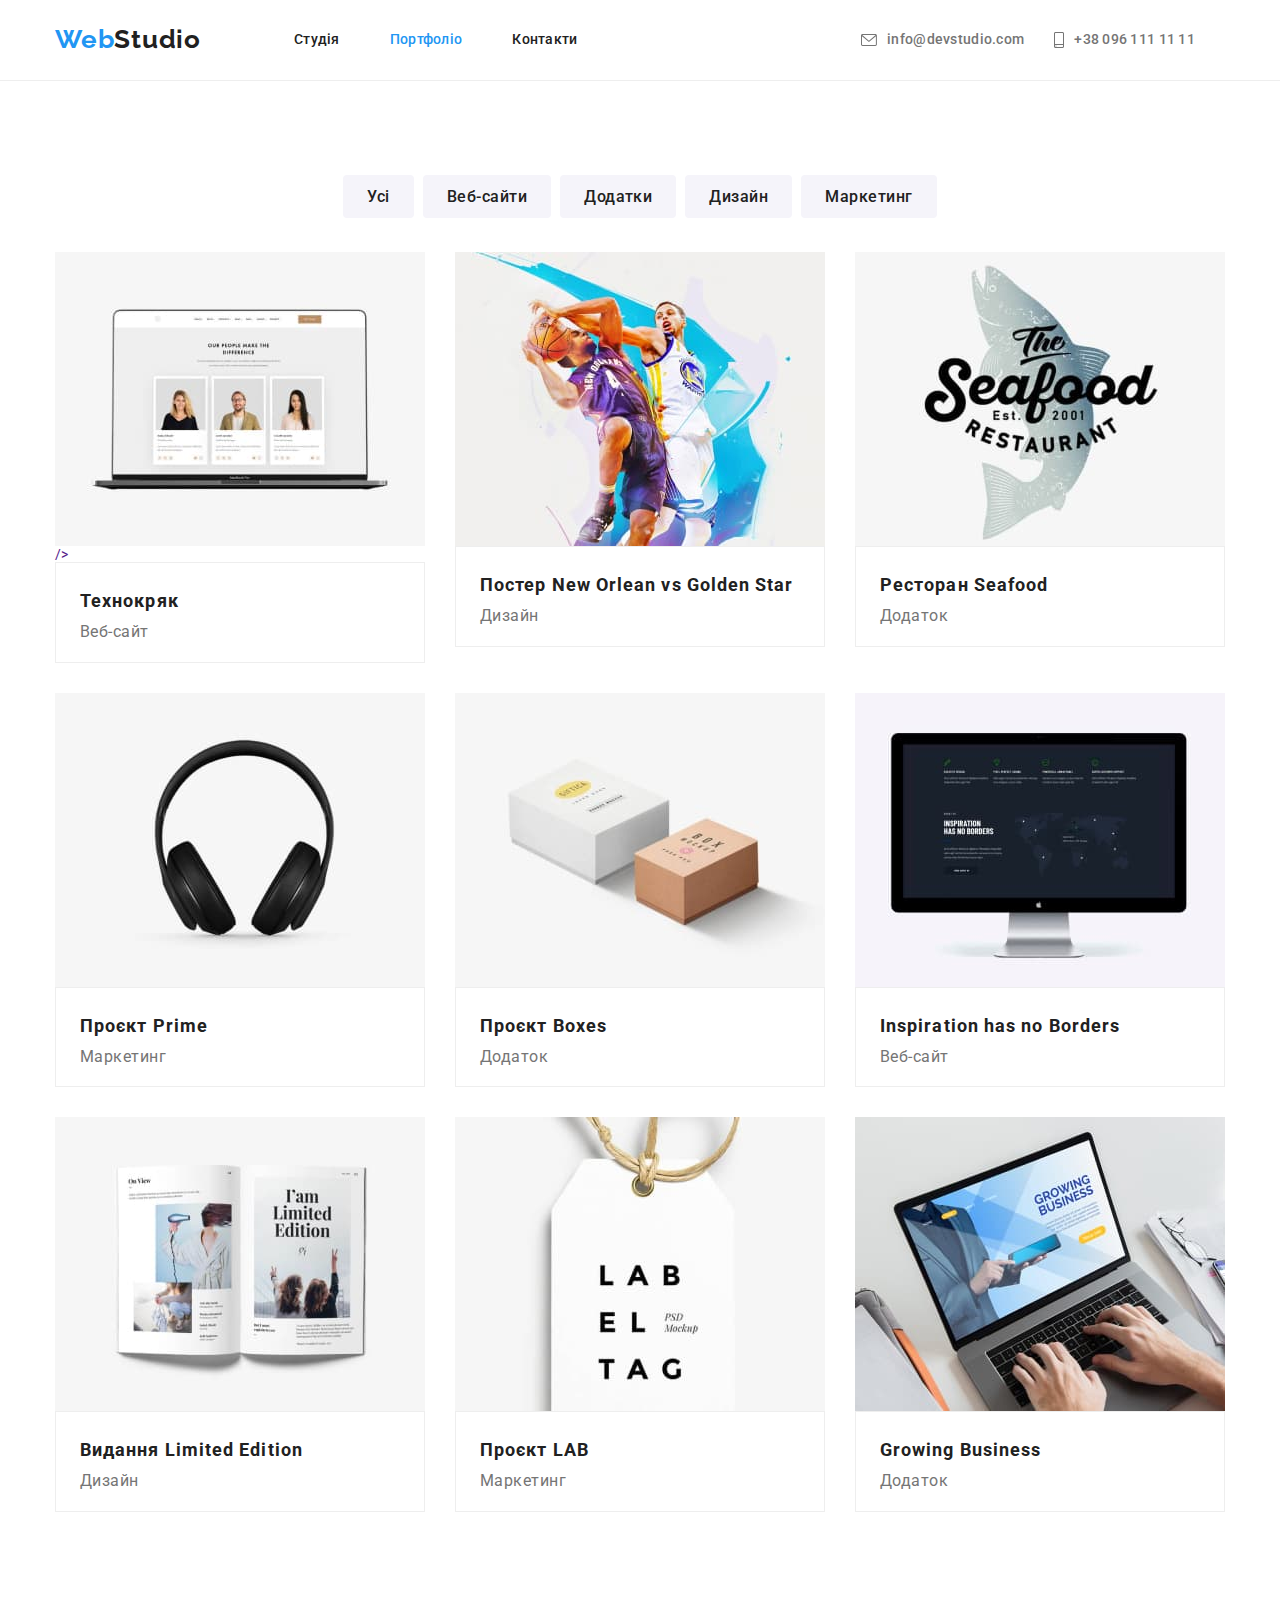
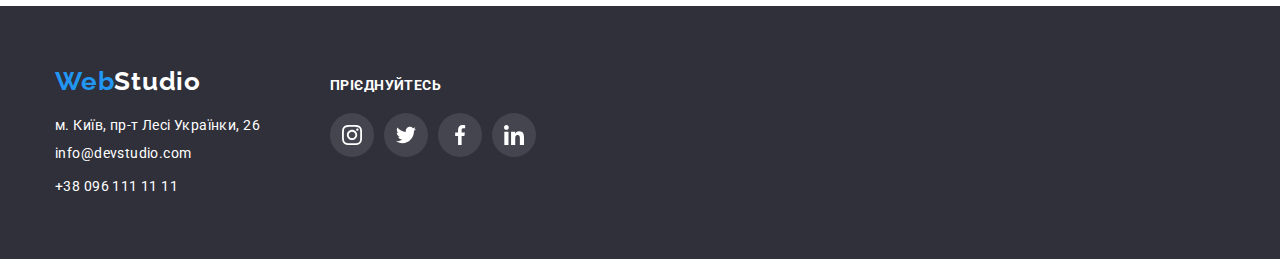
==== commit 55574e9c: "corrected" ====
--- a/portfolio.html
+++ b/portfolio.html
@@ -81,6 +81,7 @@
                   src="./images/portfolio-img/portfolio-1.jpg"
                   alt="фото проекту1"
                   width="370"
+                />
                 />
                 <div class="portfolio-text">
                   <h2 class="portfolio-title">Технокряк</h2>
--- a/css/style.css
+++ b/css/style.css
@@ -169,7 +169,8 @@
         line-height: 1.14;
         letter-spacing: 0.02em;
         text-decoration: none;
-        display: block;
+        display: flex;
+        align-items: center;
         padding-top: 32px;
         padding-bottom: 32px;
 }
@@ -409,7 +410,7 @@
         justify-content: center;
         align-items: center;
         gap: 10px;
-        padding: 0 32px 30px 32px;
+        /* padding: 0 32px 30px 32px; */
         
 }
 
@@ -450,14 +451,15 @@
         font-size: 16px;
         line-height: 1.2;
         letter-spacing: 0.03em;
+        margin-bottom: 16px;
 
         text-align: center;
 
 }
 
 .team-text {
-        margin-top: 30px;
-        margin-bottom: 16px;
+        padding-top: 30px;
+        padding-bottom: 30px;
 }
 
 /* regular customers */
@@ -483,24 +485,19 @@
     align-items: center;
     width: 172px;
     height: 94px;
+    color: var(--portfolio-border);
     border: 1px solid var(--portfolio-border);
     border-radius: 4px;
 }
 .box-customers:hover,
 .box-costomers:focus {
     border-color: var(--accent-color);
+    color: var(--accent-color);
 }
 
 .icon-costomers {
-    fill: var(--portfolio-border);
-    width: 170px;
-    height: 92px;
-    padding: 15px 32px;
+    fill: currentColor;  
    
-}
-.icon-costomers:hover,
-.icon-costomers:active {
-    fill: var(--accent-color);
 }
 
 
